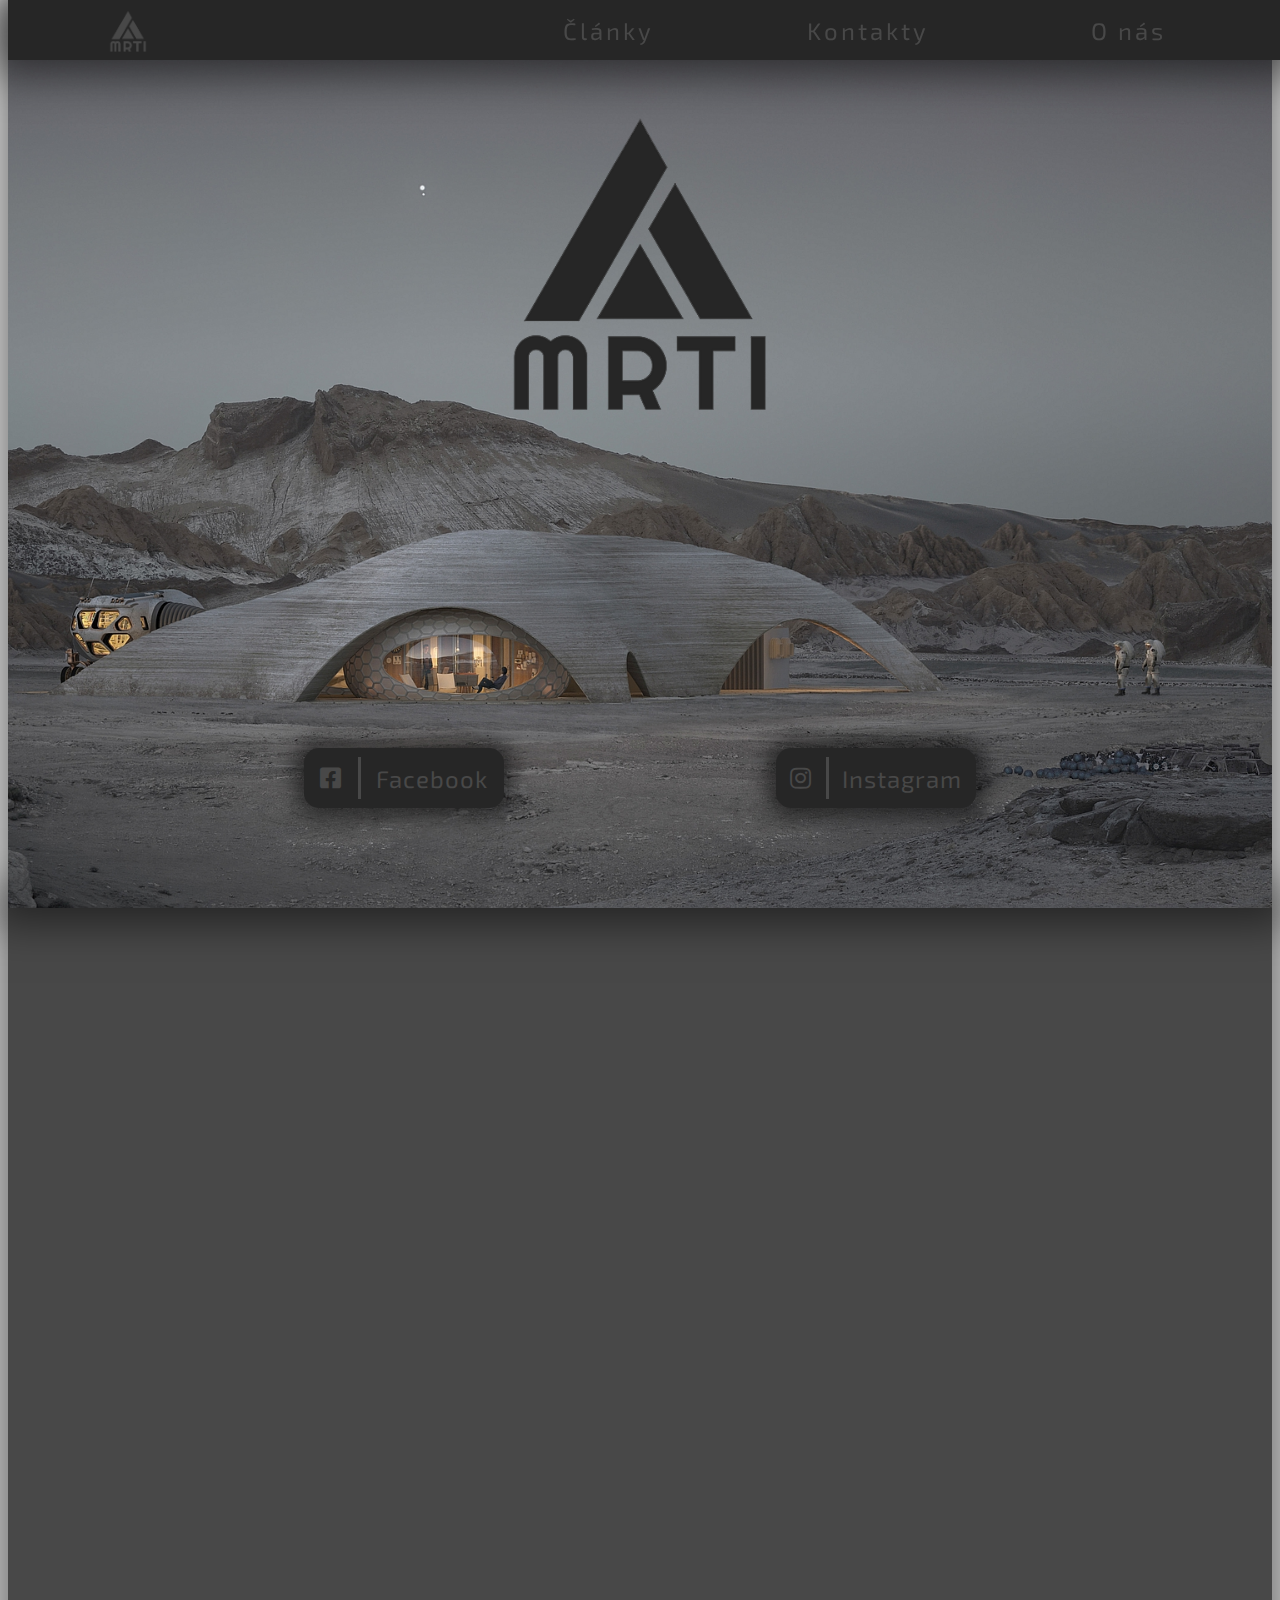
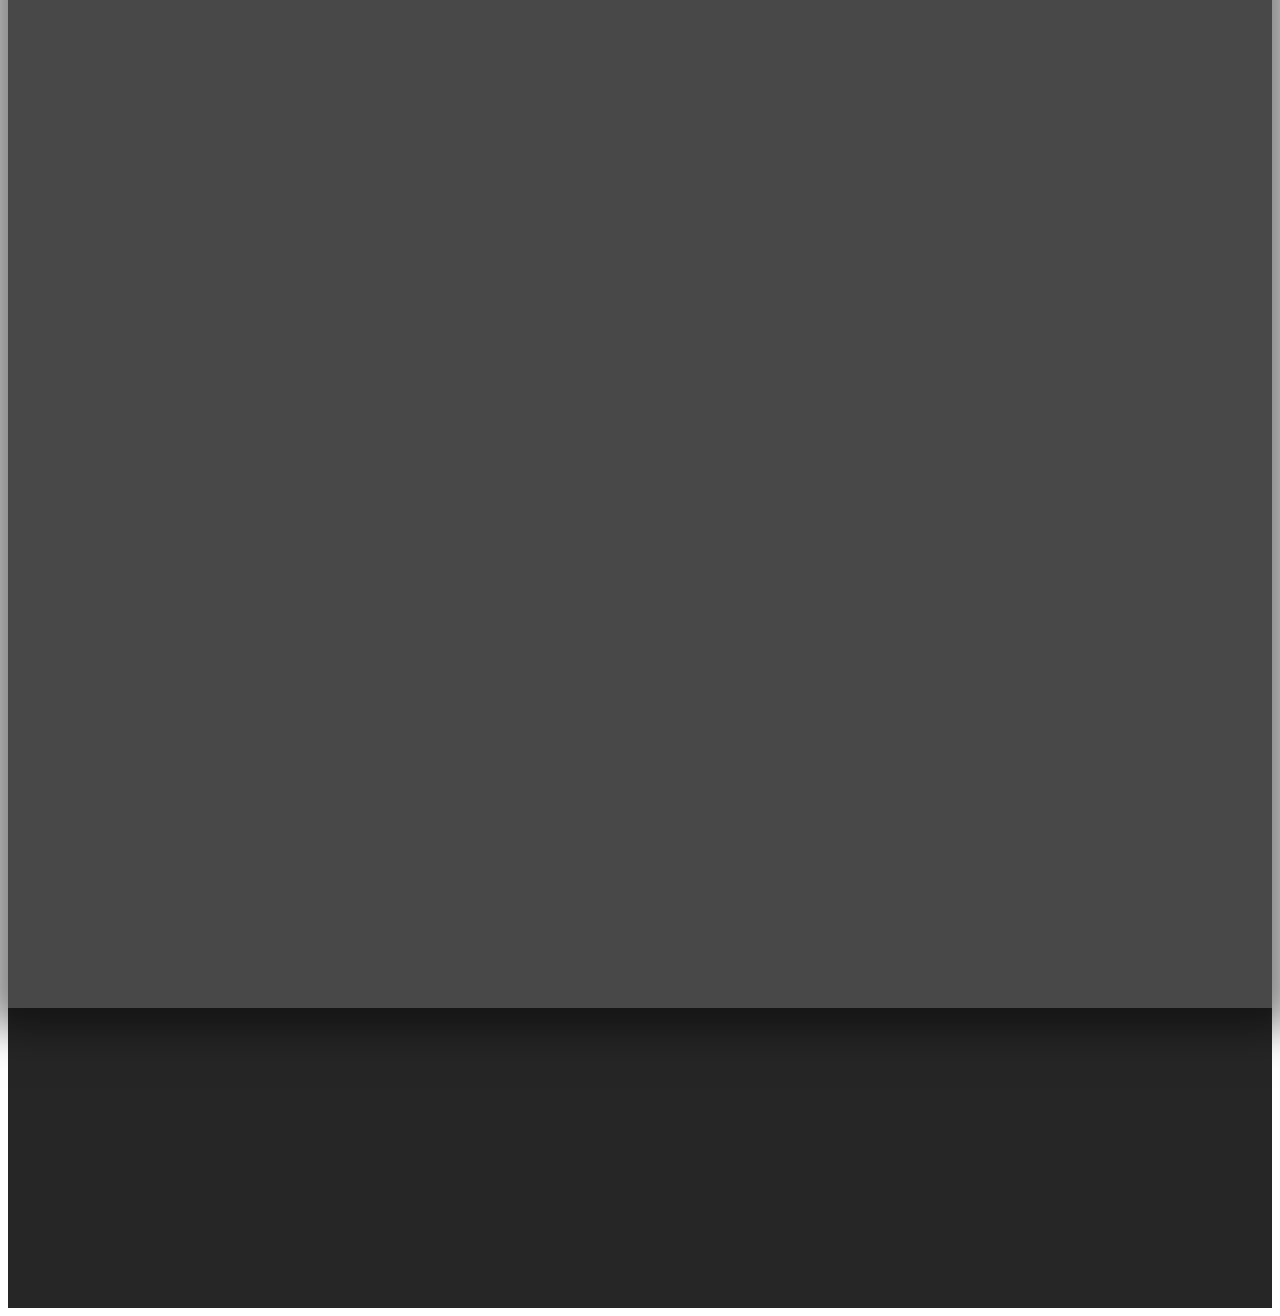
==== index.html @ cec0a594 "Image fix" ====
<!DOCTYPE html>
<html lang="en">
<head>
    <meta charset="UTF-8">
    <meta http-equiv="X-UA-Compatible" content="IE=edge">
    <meta name="viewport" content="width=device-width, initial-scale=1.0">
    <link rel="stylesheet" href="style.css"> <!--Stylesheet-->
    <link rel="stylesheet" href="https://api.cajthaml.eu/upload/reset_595b8cd7ad.css"> <!--Reset-->
    <!-- <link rel="script" href="implement.js"> -->
    <link rel="preconnect" href="https://fonts.gstatic.com">
    <link href="https://fonts.googleapis.com/css2?family=Exo+2&family=Roboto&display=swap" rel="stylesheet">
    <link rel="stylesheet" href="https://cdnjs.cloudflare.com/ajax/libs/font-awesome/5.15.1/css/all.min.css">
    <title>MRTI</title>
</head>

<body>
    <header id="intro_part">
        <!--Nav-->
        <nav class="sticky" id="nav_container">
            <!--Logo-->
            <a id="nav_logo" href="#intro_part">
                
            </a>

            <!--Buttons-->
            <div id="nav_buttons">       
                <a href="#main_part" class="buttons">
                    <p>Články</p>
                </a>
                <a href="#contacts_part" class="buttons">
                    <p>Kontakty</p>
                </a>
                <a href="" class="buttons">
                    <p>O nás</p>
                </a>
            </div>

        </nav>
        
        <!--First but-->
        <a class="link_buttons" id="link_buttons_left" href="https://www.facebook.com/Mars-Residence-Technology-Institute-101851725239070">
            <i class="fab fa-facebook-square"></i>
            <div class="separator"></div>
            <p>Facebook</p>
        </a>

        <!--Second but-->
        <a class="link_buttons" id="link_buttons_right" href="https://www.instagram.com/mrt.inst/">
            <i class="fab fa-instagram"></i>
            <div class="separator"></div>
            <p>Instagram</p>
        </a>

        <!--Logo-->        
        <div id="logo"></div>

    </header>
    
    <main id="main_part">
    
        <article id="articletop"></article>
    
        <article id="articlemain"></article>
    
    </main>
    
    <footer id="contacts_part">
    
    </footer>
</body>


</html>
---- style.css ----
/*Body*/

body{
    display: flex;
    flex-direction: column;
    justify-content: flex-start;
}

/*HEADER*/

header{
   position: relative;
   background-image: url(images/mars-fhd.jpg);
   background-size: cover;
   background-position: bottom;
   height: 100vh;
   min-height: 800px;
   z-index: 2;
   box-shadow: 0px 0px 40px 15px rgba(0, 0, 0, 0.5);
}


nav{
    height: 60px;
    width: 100%;
    z-index: 3;
    background-color: rgb(38, 38, 38);
    box-shadow: 0px 0px 40px 15px rgba(0, 0, 0, 0.5);
}

.sticky {
    position: fixed;
    top: 0;
    width: 100%;
}

.link_buttons{
    position: absolute;
    width: 200px;
    height: 60px;
    bottom: 100px;
    z-index: 2;
    background-color: rgb(38, 38, 38);
    box-shadow: 0px 0px 20px 10px rgba(0, 0, 0, 0.5);
    border-radius: 15px;
    overflow: hidden;
    display: flex;
    justify-content: space-evenly;
    align-items: center;
    font-size: 1.5em;
    color: rgb(72, 72, 72);
    font-family: 'Exo 2', sans-serif;
    letter-spacing: 1px;
    text-decoration: none;
}

.link_buttons:hover{
    box-shadow: 0px 0px 20px 10px rgba(72, 72, 72, 1);
    cursor: pointer;
    color: rgb(189, 143, 91);
}

.separator{
    background-color: rgb(72, 72, 72);
    width: 3px;
    height: 70%;
}

#link_buttons_right{
    left: 60vw;
}
#link_buttons_left{
    right: 60vw;
}

#logo{
    position: absolute;
    width: 300px;
    height: 350px;
    background-image: url(images/logo_darker_transparrent.png);
    background-position: center;
    background-size: cover;
    left: 50%;
    margin-left: -150px;
    top: 8%;
}
/*
#logo:hover{
    filter: brightness(125%);
}
*/
/*NAV*/

#nav_container{
    display: flex;
    justify-content: space-between;
}

#nav_logo{
	/* neni potreba, jelikoz menim barvu pres filter
    background-image: url(./images/logo\ 72\ alpha.png);
	*/
	background-image: url(./images/gold\ logo.png);
	filter: grayscale(100%) saturate(0%) brightness(48.5%);
    background-size: contain;
    background-repeat: no-repeat;
    background-position: center;
    margin-left: 70px;
    width: 100px;
    height: 100%;
    border-radius: 10px;
}

#nav_logo:hover{
    background-color: rgba(78, 78, 78, 0.5);
    cursor: pointer;
	filter:none;
	/* neni potreba, jelikoz menim barvu pres filter
    background-image: url(./images/gold\ logo.png);
	*/
}

#nav_buttons{
    width: 700px;
    height: 100%;
    margin-right: 70px;
    display: flex;
    justify-content: space-between;
}

.buttons{
    width: 180px;
    display: flex;
    justify-content: center;
    align-items: center;
    text-decoration: none;
    border-radius: 10px;
    color: rgba(72, 72, 72, 1);
    font-size: 1.5em;
    letter-spacing: 3px;
    font-family: 'Exo 2', sans-serif;
}


.buttons:hover{
    color: rgb(189, 143, 91);
    background-color: rgba(78, 78, 78, 0.5);
}



/*MAIN*/

main{
   height: 1700px;
   background-color: rgb(72, 72, 72);
   z-index: 1;
   box-shadow: 0px 0px 40px 20px rgba(0, 0, 0, 0.5);
}   

#articletop{
   
}

#articlemain{
    
}

/*FOOTER*/

footer{
    height: 300px;
    background-color: rgb(38, 38, 38);
}
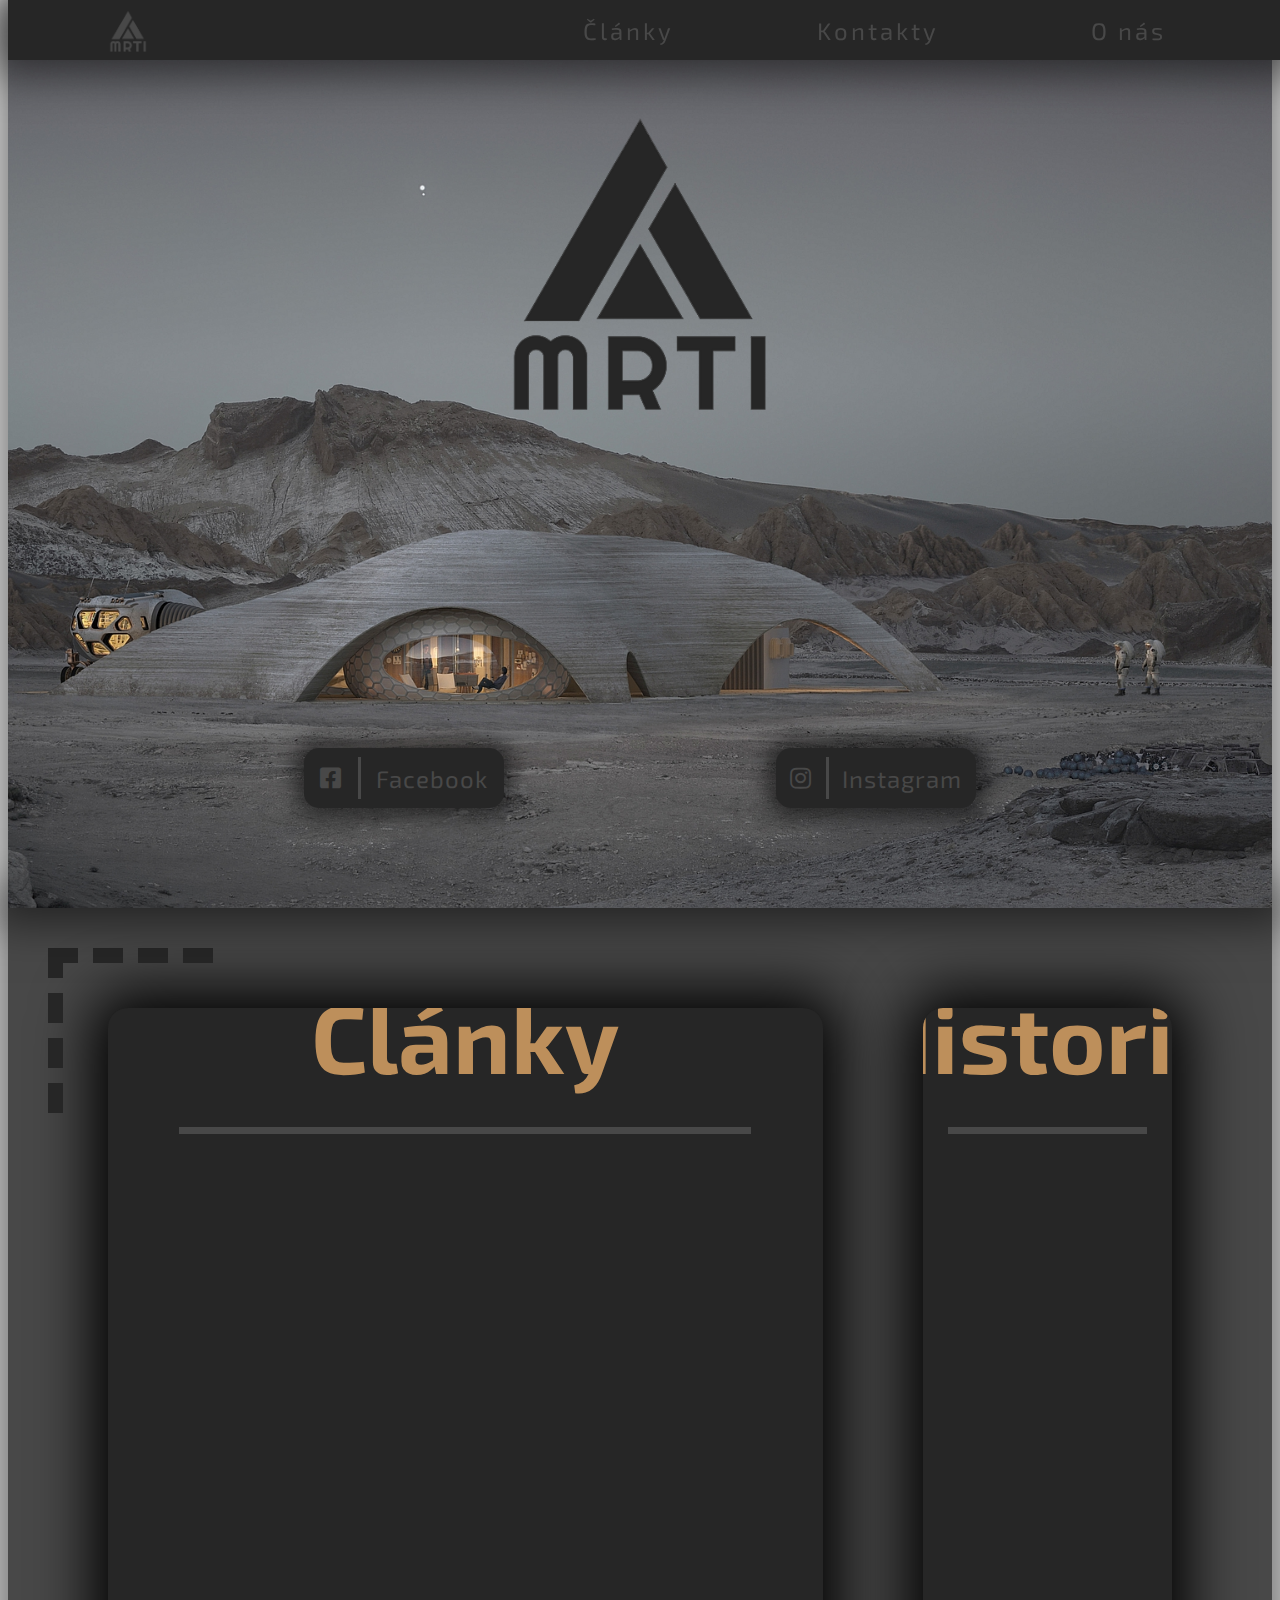
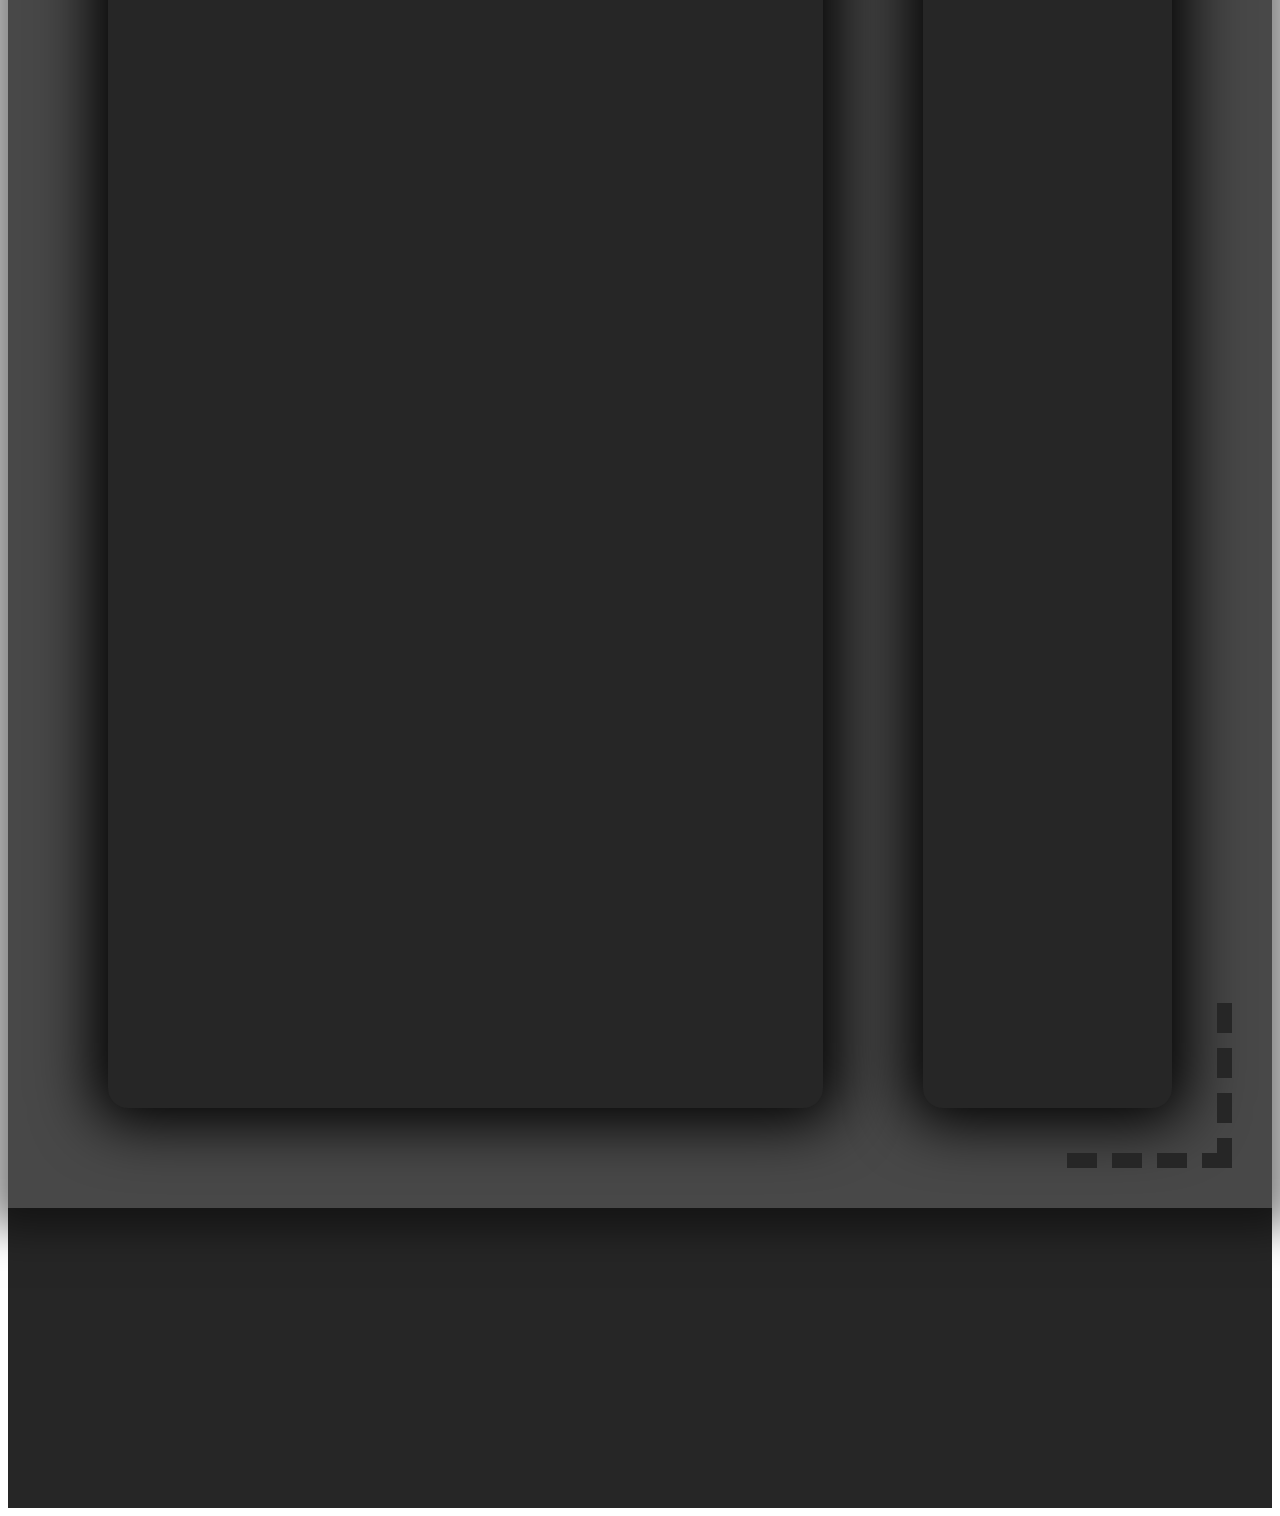
==== commit e5dbbc8d: "Preparation for the main part almost complete" ====
--- a/index.html
+++ b/index.html
@@ -1,12 +1,16 @@
 <!DOCTYPE html>
 <html lang="en">
+
 <head>
     <meta charset="UTF-8">
     <meta http-equiv="X-UA-Compatible" content="IE=edge">
     <meta name="viewport" content="width=device-width, initial-scale=1.0">
-    <link rel="stylesheet" href="style.css"> <!--Stylesheet-->
-    <link rel="stylesheet" href="https://api.cajthaml.eu/upload/reset_595b8cd7ad.css"> <!--Reset-->
-    <!-- <link rel="script" href="implement.js"> -->
+    <link rel="stylesheet" href="style.css">
+    <!--Stylesheet-->
+    <link rel="stylesheet" href="https://api.cajthaml.eu/upload/reset_595b8cd7ad.css">
+    <!--Reset-->
+    <link rel="script" href="implement.js">
+    <link rel="icon" href="images/webicon.png">
     <link rel="preconnect" href="https://fonts.gstatic.com">
     <link href="https://fonts.googleapis.com/css2?family=Exo+2&family=Roboto&display=swap" rel="stylesheet">
     <link rel="stylesheet" href="https://cdnjs.cloudflare.com/ajax/libs/font-awesome/5.15.1/css/all.min.css">
@@ -19,11 +23,11 @@
         <nav class="sticky" id="nav_container">
             <!--Logo-->
             <a id="nav_logo" href="#intro_part">
-                
+
             </a>
 
             <!--Buttons-->
-            <div id="nav_buttons">       
+            <div id="nav_buttons">
                 <a href="#main_part" class="buttons">
                     <p>Články</p>
                 </a>
@@ -36,7 +40,7 @@
             </div>
 
         </nav>
-        
+
         <!--First but-->
         <a class="link_buttons" id="link_buttons_left" href="https://www.facebook.com/Mars-Residence-Technology-Institute-101851725239070">
             <i class="fab fa-facebook-square"></i>
@@ -51,23 +55,47 @@
             <p>Instagram</p>
         </a>
 
-        <!--Logo-->        
+        <!--Logo-->
         <div id="logo"></div>
 
     </header>
-    
+
     <main id="main_part">
-    
-        <article id="articletop"></article>
-    
-        <article id="articlemain"></article>
-    
+
+        <article id="main_grid">
+            <section class="heading">
+                <h1 class="header">Články</h1>
+            </section>
+            <div class="seperate"></div>
+            <section class="actual">
+                <div id="content">
+
+                </div>
+            </section>
+        </article>
+            
+        <aside id="right">
+            <section class="heading">
+                <h1 class="header">Historie</h1>
+            </section>
+            <div class="seperate"></div>
+            <section class="actual">
+
+            </section>
+        </aside>
+
+        <!--Corners-->
+
+        <div id="left_top"></div>
+        <div id="right_bottom"></div>
+        
+
     </main>
-    
+
     <footer id="contacts_part">
-    
+
     </footer>
 </body>
 
 
-</html>
+</html>--- a/style.css
+++ b/style.css
@@ -1,26 +1,26 @@
 /*Body*/
 
-body{
+body {
     display: flex;
     flex-direction: column;
     justify-content: flex-start;
 }
 
+
 /*HEADER*/
 
-header{
-   position: relative;
-   background-image: url(images/mars-fhd.jpg);
-   background-size: cover;
-   background-position: bottom;
-   height: 100vh;
-   min-height: 800px;
-   z-index: 2;
-   box-shadow: 0px 0px 40px 15px rgba(0, 0, 0, 0.5);
-}
-
-
-nav{
+header {
+    position: relative;
+    background-image: url(images/mars-fhd.jpg);
+    background-size: cover;
+    background-position: bottom;
+    height: 100vh;
+    min-height: 800px;
+    z-index: 2;
+    box-shadow: 0px 0px 40px 15px rgba(0, 0, 0, 0.5);
+}
+
+nav {
     height: 60px;
     width: 100%;
     z-index: 3;
@@ -34,7 +34,7 @@
     width: 100%;
 }
 
-.link_buttons{
+.link_buttons {
     position: absolute;
     width: 200px;
     height: 60px;
@@ -54,26 +54,27 @@
     text-decoration: none;
 }
 
-.link_buttons:hover{
+.link_buttons:hover {
     box-shadow: 0px 0px 20px 10px rgba(72, 72, 72, 1);
     cursor: pointer;
     color: rgb(189, 143, 91);
 }
 
-.separator{
+.separator {
     background-color: rgb(72, 72, 72);
     width: 3px;
     height: 70%;
 }
 
-#link_buttons_right{
+#link_buttons_right {
     left: 60vw;
 }
-#link_buttons_left{
+
+#link_buttons_left {
     right: 60vw;
 }
 
-#logo{
+#logo {
     position: absolute;
     width: 300px;
     height: 350px;
@@ -84,24 +85,22 @@
     margin-left: -150px;
     top: 8%;
 }
-/*
-#logo:hover{
+
+#logo:hover {
     filter: brightness(125%);
 }
-*/
+
+
 /*NAV*/
 
-#nav_container{
-    display: flex;
-    justify-content: space-between;
-}
-
-#nav_logo{
-	/* neni potreba, jelikoz menim barvu pres filter
-    background-image: url(./images/logo\ 72\ alpha.png);
-	*/
-	background-image: url(./images/gold\ logo.png);
-	filter: grayscale(100%) saturate(0%) brightness(48.5%);
+#nav_container {
+    display: flex;
+    justify-content: space-between;
+}
+
+#nav_logo {
+    background-image: url(./images/gold_logo.png);
+    filter: grayscale(100%) saturate(0%) brightness(48.5%);
     background-size: contain;
     background-repeat: no-repeat;
     background-position: center;
@@ -111,24 +110,21 @@
     border-radius: 10px;
 }
 
-#nav_logo:hover{
+#nav_logo:hover {
     background-color: rgba(78, 78, 78, 0.5);
     cursor: pointer;
-	filter:none;
-	/* neni potreba, jelikoz menim barvu pres filter
-    background-image: url(./images/gold\ logo.png);
-	*/
-}
-
-#nav_buttons{
-    width: 700px;
+    filter: none;
+}
+
+#nav_buttons {
+    width: 680px;
     height: 100%;
     margin-right: 70px;
     display: flex;
     justify-content: space-between;
 }
 
-.buttons{
+.buttons {
     width: 180px;
     display: flex;
     justify-content: center;
@@ -141,34 +137,114 @@
     font-family: 'Exo 2', sans-serif;
 }
 
-
-.buttons:hover{
+.buttons:hover {
     color: rgb(189, 143, 91);
     background-color: rgba(78, 78, 78, 0.5);
 }
 
 
-
 /*MAIN*/
 
-main{
-   height: 1700px;
-   background-color: rgb(72, 72, 72);
-   z-index: 1;
-   box-shadow: 0px 0px 40px 20px rgba(0, 0, 0, 0.5);
-}   
-
-#articletop{
-   
-}
-
-#articlemain{
-    
-}
+main {
+    height: 1700px;
+    background-color: rgb(72, 72, 72);
+    z-index: 1;
+    box-shadow: 0px 0px 40px 20px rgba(0, 0, 0, 0.5);
+    display: grid;
+    grid-template-columns: repeat(10, 1fr);
+    padding: 100px;
+    gap: 100px;
+    position: relative;
+}
+
+#main_grid{
+    grid-column: 1 / 8;
+    background-color: rgb(38, 38, 38);
+    border-radius: 20px;
+    box-shadow: 0px 0px 60px 15px rgba(0, 0, 0, 1);
+    display: flex;
+    justify-content: space-between;
+    align-items: center;
+    flex-direction: column;
+    overflow: hidden;
+}
+
+#right{
+    grid-column: 8 / 11;
+    background-color: rgb(38, 38, 38);
+    border-radius: 20px;
+    box-shadow: 0px 0px 60px 15px rgba(0, 0, 0, 1);
+    display: flex;
+    justify-content: space-between;
+    align-items: center;
+    flex-direction: column;
+    overflow: hidden;
+}
+
+.heading{
+    height: 100px;
+    width: 100%;
+    display: flex;
+    justify-content: center;
+    align-items: center;
+    font-family: 'Exo 2', sans-serif;
+    font-size: 3em;
+    color: rgb(189, 143, 91);
+}
+
+.header{
+    margin-top: 20px;
+}
+
+.seperate{
+    margin-top: 19px;
+    margin-bottom: 19px;
+    background-color: rgb(72, 72, 72);
+    height: 7px;
+    width: 80%;
+}
+
+.actual{
+    height: 1555px;
+    width: 100%;
+}
+
+#left_top{
+    position: absolute;
+    left: 40px;
+    top: 40px;
+    width: 150px;
+    height: 150px;
+    border-top: 15px dashed rgb(38, 38, 38);
+    border-left: 15px dashed rgb(38, 38, 38);  
+}
+
+#right_bottom{
+    position: absolute;
+    right: 40px;
+    bottom: 40px;
+    width: 150px;
+    height: 150px;
+    border-right: 15px dashed rgb(38, 38, 38);
+    border-bottom: 15px dashed rgb(38, 38, 38); 
+}
+
 
 /*FOOTER*/
 
-footer{
+footer {
     height: 300px;
     background-color: rgb(38, 38, 38);
 }
+
+@media screen and (min-width: 2000px) {
+    header {
+        background-image: url(images/mars-4k.jpg);
+    }
+    #nav_logo {
+        background-image: url(./images/gold_logo_fhd.png);
+    }
+    #logo {
+        background-image: url(images/logo_darker_transparrent_fhd.png);
+    }
+}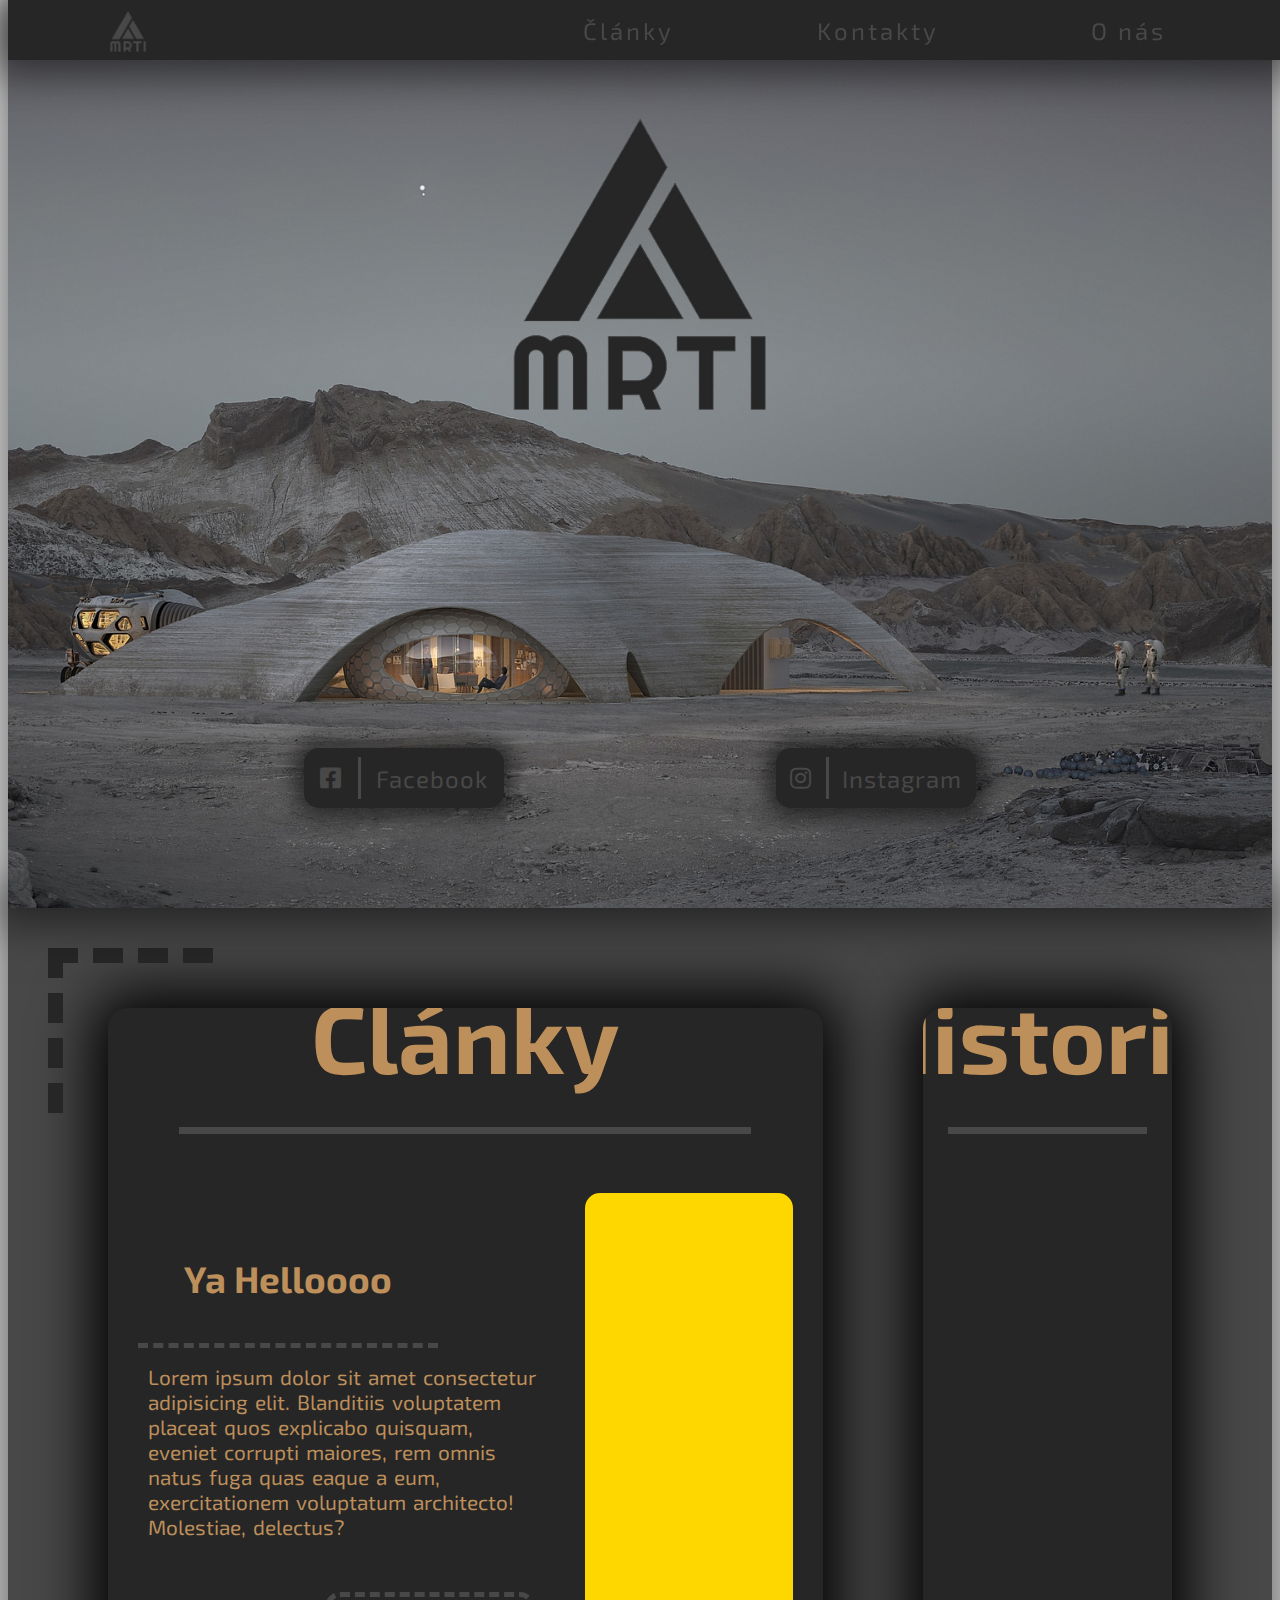
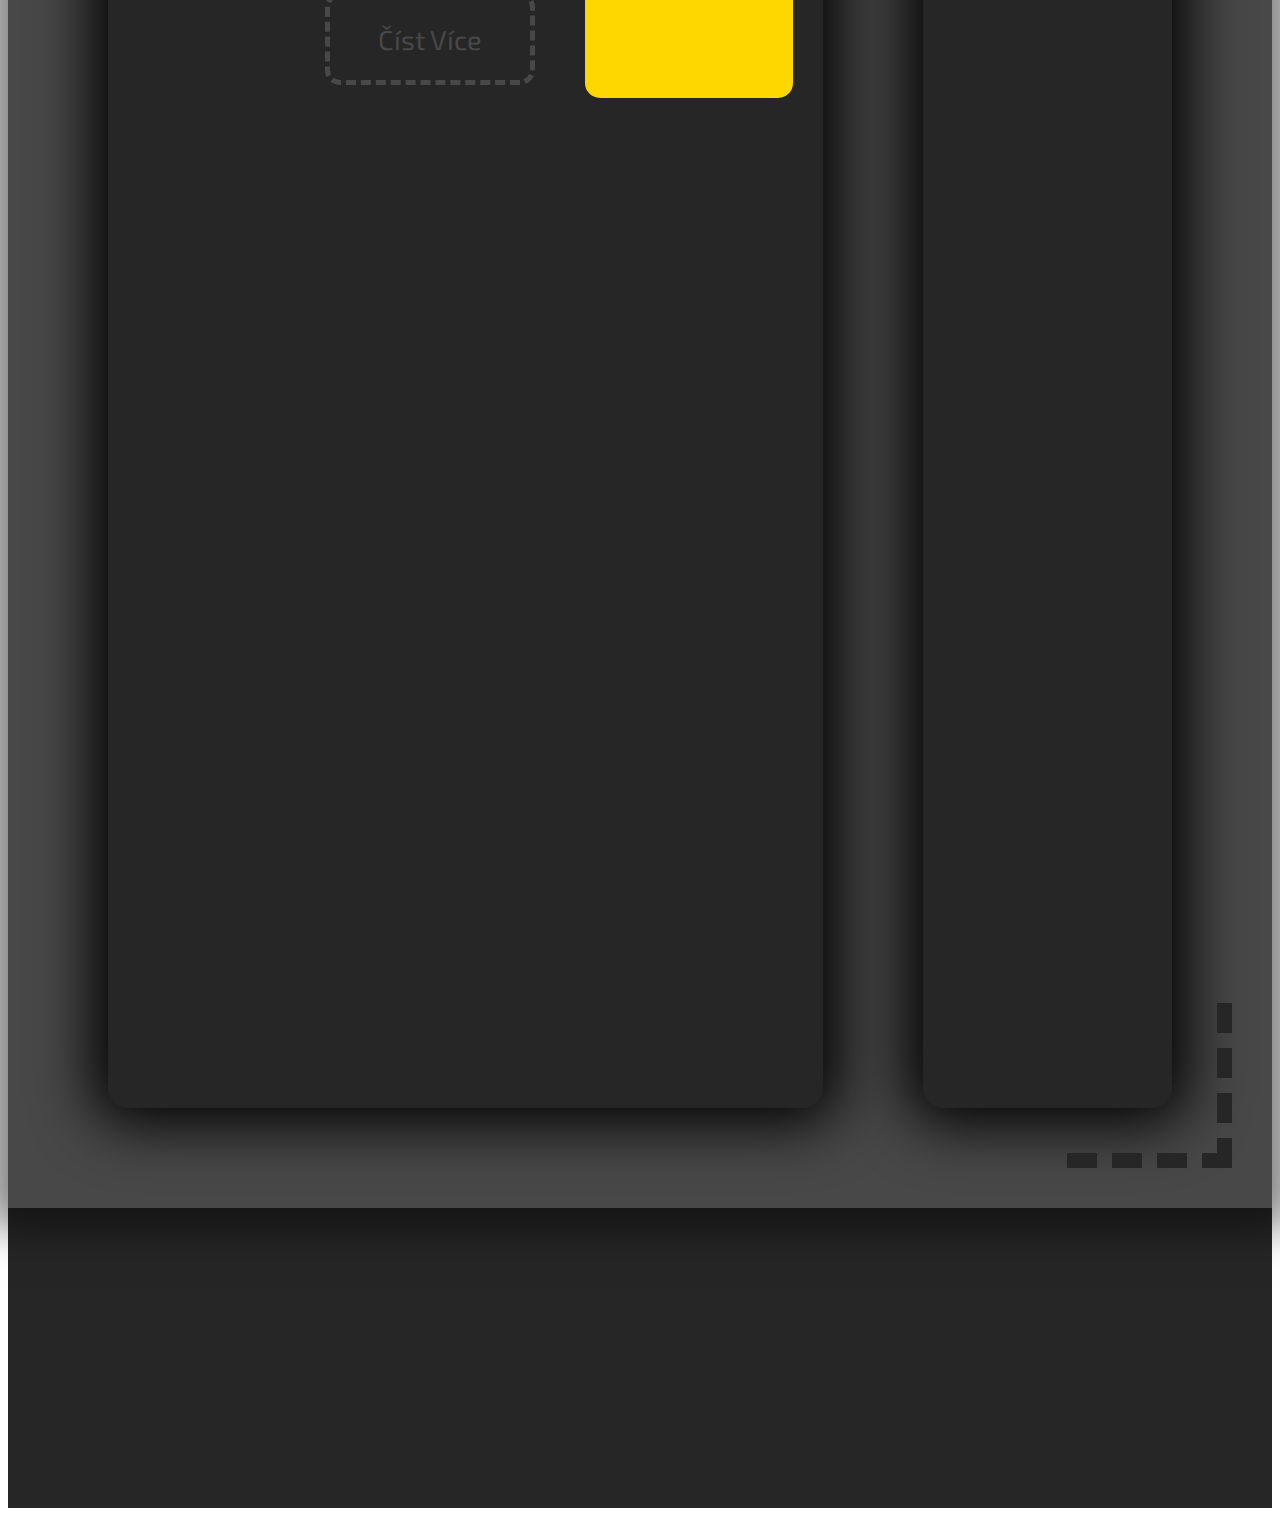
==== commit d518592b: "added paragraphs for different text contents in grid" ====
--- a/index.html
+++ b/index.html
@@ -9,7 +9,6 @@
     <!--Stylesheet-->
     <link rel="stylesheet" href="https://api.cajthaml.eu/upload/reset_595b8cd7ad.css">
     <!--Reset-->
-    <link rel="script" href="implement.js">
     <link rel="icon" href="images/webicon.png">
     <link rel="preconnect" href="https://fonts.gstatic.com">
     <link href="https://fonts.googleapis.com/css2?family=Exo+2&family=Roboto&display=swap" rel="stylesheet">
@@ -67,20 +66,45 @@
                 <h1 class="header">Články</h1>
             </section>
             <div class="seperate"></div>
-            <section class="actual">
-                <div id="content">
+            <section class="actual" id="divide">
+
+                <div class="item">
+                    <div class="left">
+                        <div class="left_head">
+                            <h1 class="left_header">Ya Helloooo</h1>
+                        </div>
+                        <div class="left_text">
+                            <p>Lorem ipsum dolor sit amet consectetur adipisicing elit. Blanditiis voluptatem placeat quos explicabo quisquam, eveniet corrupti maiores, rem omnis natus fuga quas eaque a eum, exercitationem voluptatum architecto! Molestiae, delectus?</p>
+                        </div>
+                        <div class="left_link">
+                            <a class="left_item" href=""><p>Číst Více</p></a>
+                        </div>
+                    </div>
+                    <div class="right"></div>
+                </div>
+                <div class="item">
 
                 </div>
+                <div class="item">
+
+                </div>
+                <div class="item">
+
+                </div>
+                <div class="item">
+
+                </div>
+
             </section>
         </article>
             
         <aside id="right">
-            <section class="heading">
+            <section class="heading"> 
                 <h1 class="header">Historie</h1>
             </section>
             <div class="seperate"></div>
             <section class="actual">
-
+                
             </section>
         </aside>
 
--- a/style.css
+++ b/style.css
@@ -198,15 +198,100 @@
 
 .seperate{
     margin-top: 19px;
-    margin-bottom: 19px;
+    margin-bottom: 29px;
     background-color: rgb(72, 72, 72);
     height: 7px;
     width: 80%;
 }
 
 .actual{
-    height: 1555px;
+    height: 1545px;
     width: 100%;
+    
+}
+
+#divide{
+    display: grid;
+    grid-template-rows: repeat(5, 1fr);
+}
+
+
+.item{
+    padding: 30px;
+    border-radius: 15px;
+    display: grid;
+    grid-template-columns: 2fr 1fr;
+    gap: 30px;
+}
+
+.left{
+    display: grid;
+    grid-template-rows: 1.1fr 2fr 1fr;
+    gap: 10px;
+}
+
+.left_head{
+    padding-bottom: 10px;
+}
+
+.left_header{
+    font-family: 'Exo 2', sans-serif;
+    color: rgb(189, 143, 91);
+    border-bottom: dashed 5px rgb(72, 72, 72);
+    width: 300px;
+    height: 100%;
+    font-size: 2.3em;
+    display: flex;
+    justify-content: center;
+    align-items: center;
+    padding-bottom: 5px;
+}
+
+.left_text{
+    padding: 10px;
+    color: rgb(189, 143, 91);
+    font-family: 'Exo 2', sans-serif;
+    font-size: 1.3em;
+    word-spacing: 2px;
+    line-height: 25px;;
+}
+
+.left_link{
+    display: flex;
+    justify-content: flex-end;
+    align-items: center;
+}
+
+.left_item{
+    width: 200px;
+    height: 70%;
+    margin-right: 20px;
+    border-radius: 15px;
+    border: dashed rgb(72, 72, 72) 5px;
+    font-size: 1.7em;
+    display: flex;
+    justify-content: center;
+    align-items: center;
+    text-decoration: none;
+    font-family: 'Exo 2', sans-serif;
+    color: rgb(72, 72, 72);
+}
+
+.left_item:hover{
+    border: dashed rgb(189, 143, 91) 5px;
+    color: rgb(189, 143, 91);
+}
+
+.right{
+    background-color: gold;
+    border-radius: 15px;
+    background-image: url(https://www.nasa.gov/sites/default/files/styles/image_card_4x3_ratio/public/thumbnails/image/pia22486-main.jpg);
+    background-position: center;
+    background-size: cover;
+}
+
+.item:hover{
+    background-color: rgba(72, 72, 72, 0.5);
 }
 
 #left_top{
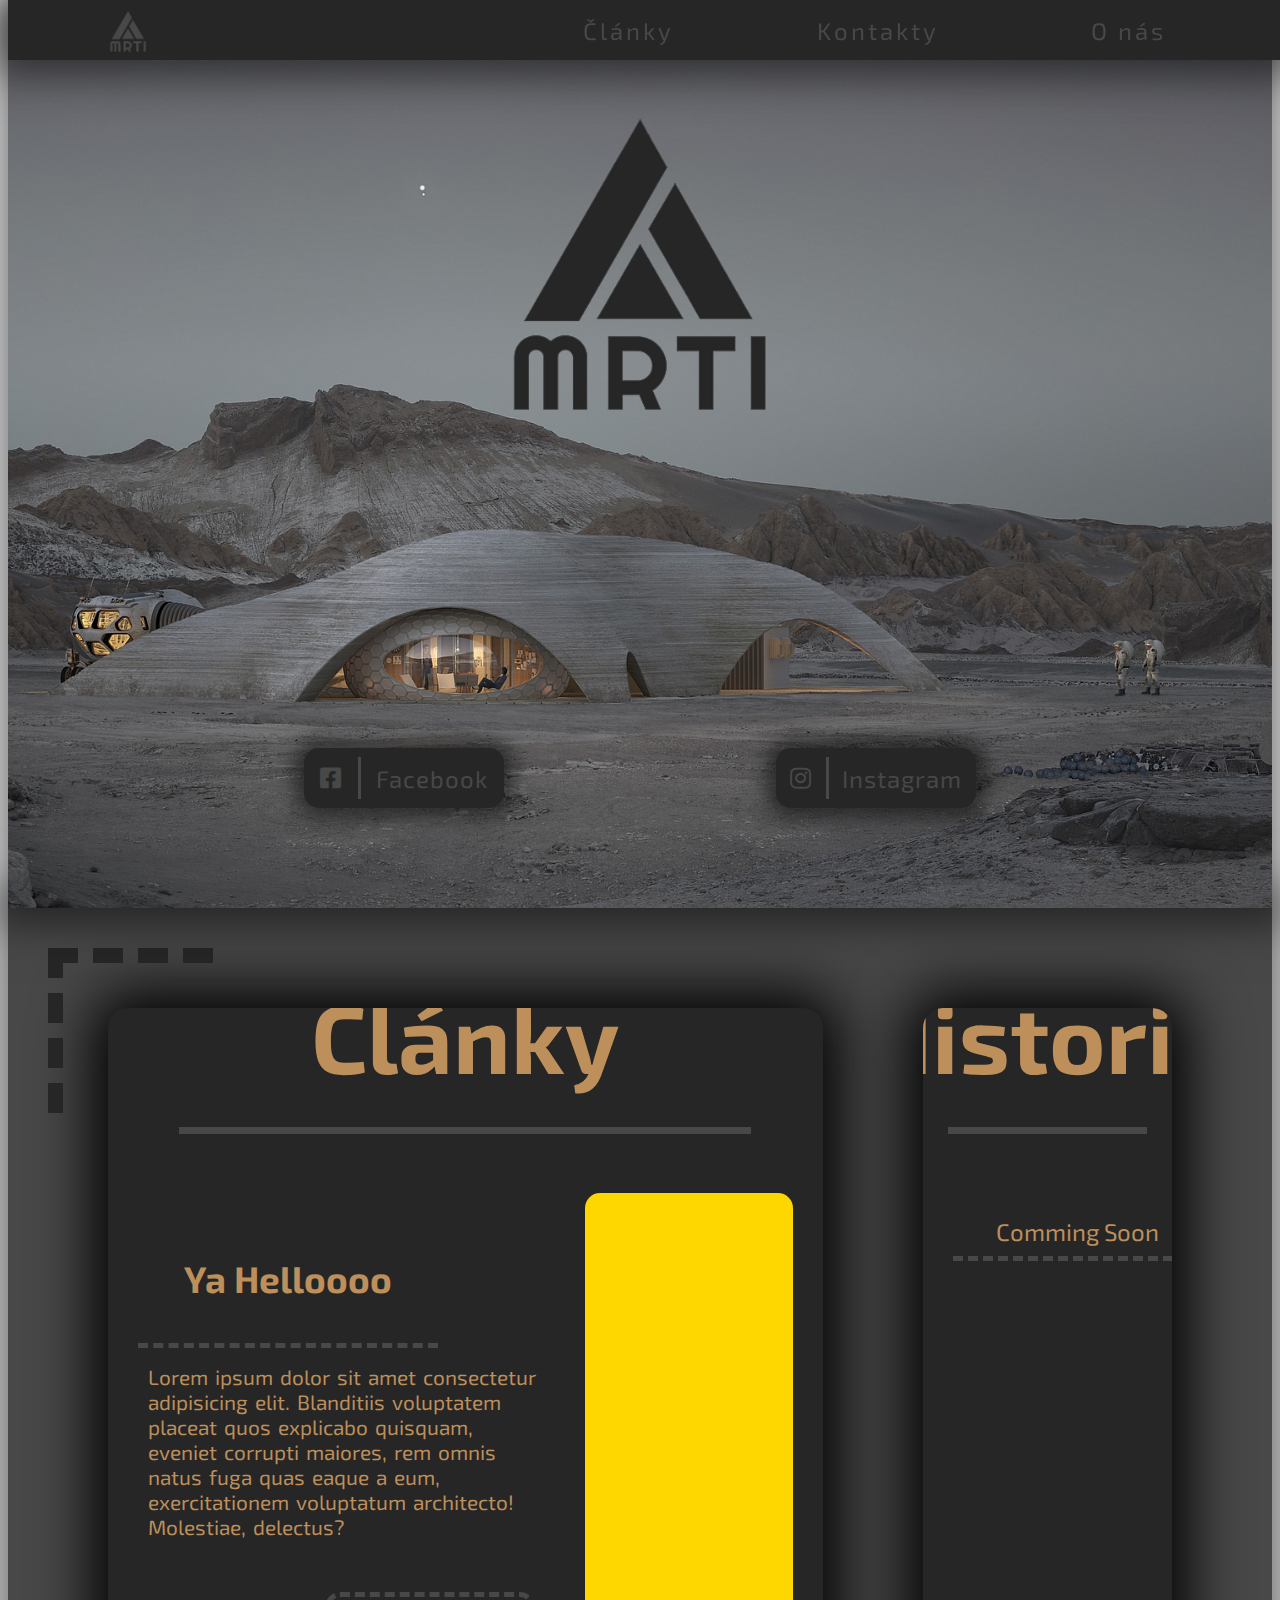
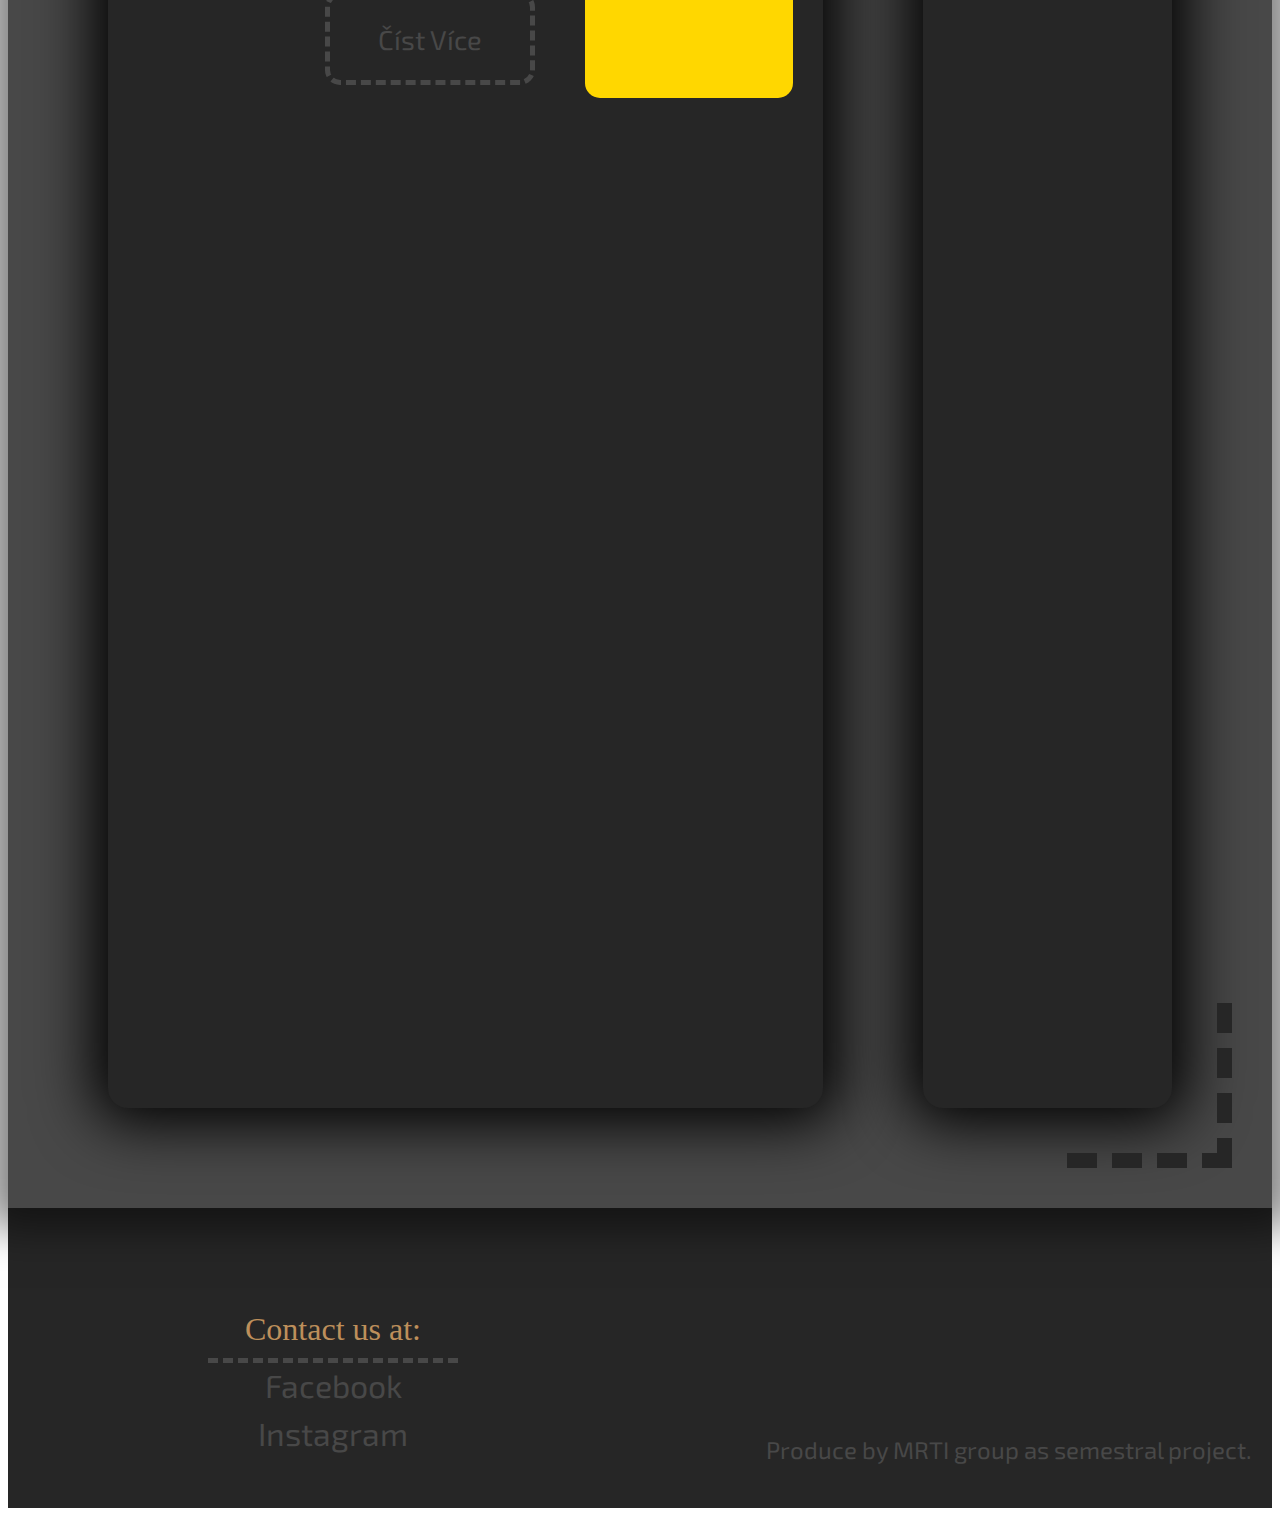
==== commit 2bcef883: "Technical layout finished, added the footer + finished the history grid" ====
--- a/index.html
+++ b/index.html
@@ -82,29 +82,18 @@
                     </div>
                     <div class="right"></div>
                 </div>
-                <div class="item">
-
-                </div>
-                <div class="item">
-
-                </div>
-                <div class="item">
-
-                </div>
-                <div class="item">
-
-                </div>
 
             </section>
         </article>
-            
         <aside id="right">
             <section class="heading"> 
                 <h1 class="header">Historie</h1>
             </section>
             <div class="seperate"></div>
-            <section class="actual">
-                
+            <section class="actual", id="newdivide">
+                <a class="item_right" href="">
+                    <p class="his_text">Comming Soon</p>
+                </a>
             </section>
         </aside>
 
@@ -117,7 +106,18 @@
     </main>
 
     <footer id="contacts_part">
-
+        <div id="left_foot">
+            <p id="foothead">
+                Contact us at: 
+            </p>
+            <div class="linkcont">
+                <a class="deco" href="">Facebook</a>
+                <a class="deco" href="">Instagram</a>
+            </div>
+        </div>
+        <div id="right_foot">
+            <p>Produce by MRTI group as semestral project.</p>
+        </div>
     </footer>
 </body>
 
--- a/style.css
+++ b/style.css
@@ -207,14 +207,17 @@
 .actual{
     height: 1545px;
     width: 100%;
-    
 }
 
 #divide{
     display: grid;
-    grid-template-rows: repeat(5, 1fr);
-}
-
+    grid-template-rows: repeat(4, 1fr);
+}
+
+#newdivide{
+    display: grid;
+    grid-template-rows: repeat(14, 1fr);
+}
 
 .item{
     padding: 30px;
@@ -290,6 +293,29 @@
     background-size: cover;
 }
 
+.item_right{
+    padding: 30px;
+    border-radius: 15px;
+    display: flex;
+    justify-content: center;
+    align-items: center;
+    text-decoration: none;
+}
+
+.his_text{
+    padding-bottom: 10px;
+    border-bottom: dashed 5px rgb(72, 72, 72);
+    width: 250px;
+    text-align: center;
+    font-size: 1.5em;    
+    font-family: 'Exo 2', sans-serif;
+    color: rgb(189, 143, 91);
+}
+
+.item_right:hover{
+    background-color: rgba(72, 72, 72, 0.5); 
+}
+
 .item:hover{
     background-color: rgba(72, 72, 72, 0.5);
 }
@@ -320,6 +346,61 @@
 footer {
     height: 300px;
     background-color: rgb(38, 38, 38);
+    position: relative;
+}
+
+#left_foot{
+    position: absolute;
+    left: 200px;
+    top: 50px;
+    width: 250px;
+    height: 220px;
+    display: flex;
+    flex-direction: column;
+    justify-content: space-around;
+    font-size: 2rem;
+    color: rgb(189, 143, 91);
+
+}
+
+#foothead{
+    border-bottom: 5px dashed rgb(72, 72, 72);
+    padding-bottom: 10px;
+    text-align: center;
+    width: 250px;
+}
+
+.linkcont{
+    margin-top: -75px;
+    display: flex;
+    flex-direction: column;
+    align-items: flex-start;
+    justify-content: flex-start;
+}
+
+
+.deco{
+    padding-top: 5px;
+    padding-bottom: 5px;
+    text-decoration: none;
+    color: rgb(72, 72, 72);
+    width: 250px;
+    text-align: center;
+    font-family: 'Exo 2', sans-serif;
+}
+
+.deco:hover{
+    background-color: rgb(189, 143, 91);
+}
+
+#right_foot{
+    position: absolute;
+    right: 0px;
+    bottom: 0px;
+    padding: 20px;
+    font-size: 1.5em;
+    font-family: 'Exo 2', sans-serif;
+    color: rgb(72, 72, 72);
 }
 
 @media screen and (min-width: 2000px) {
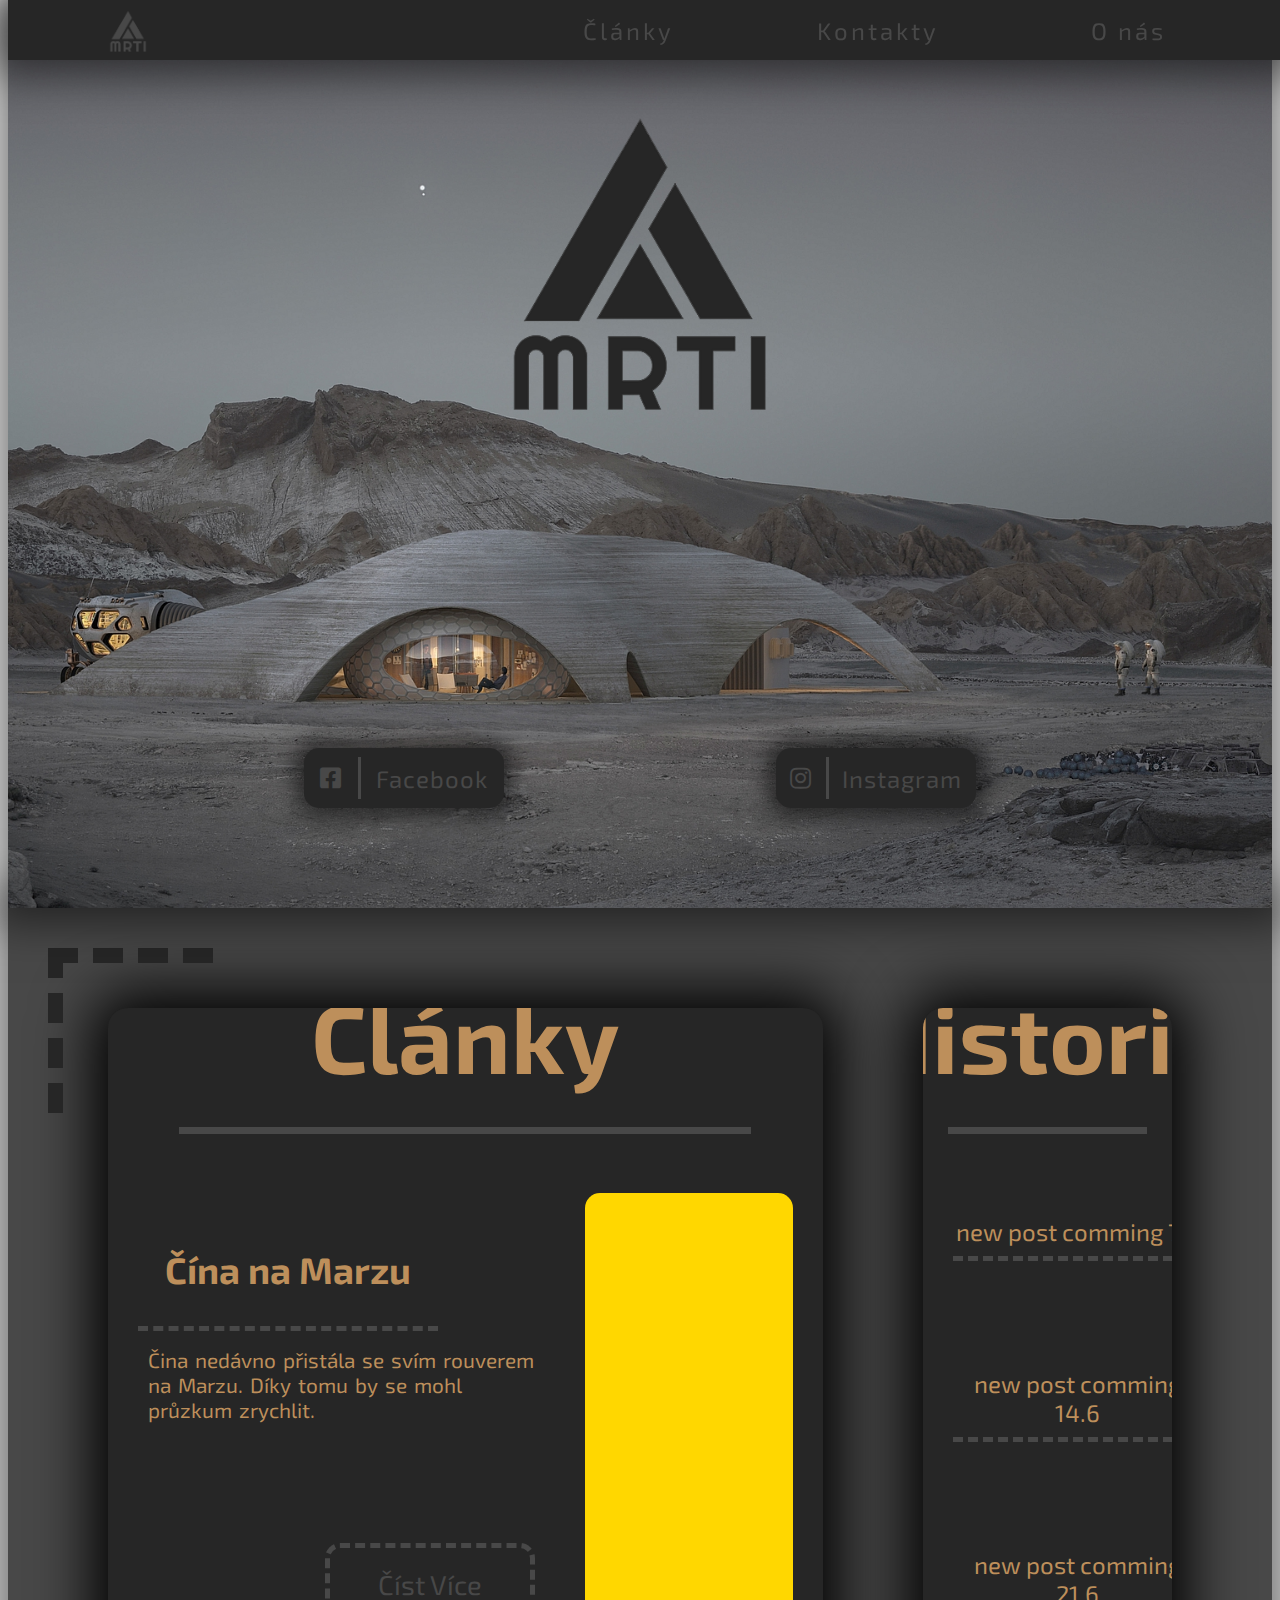
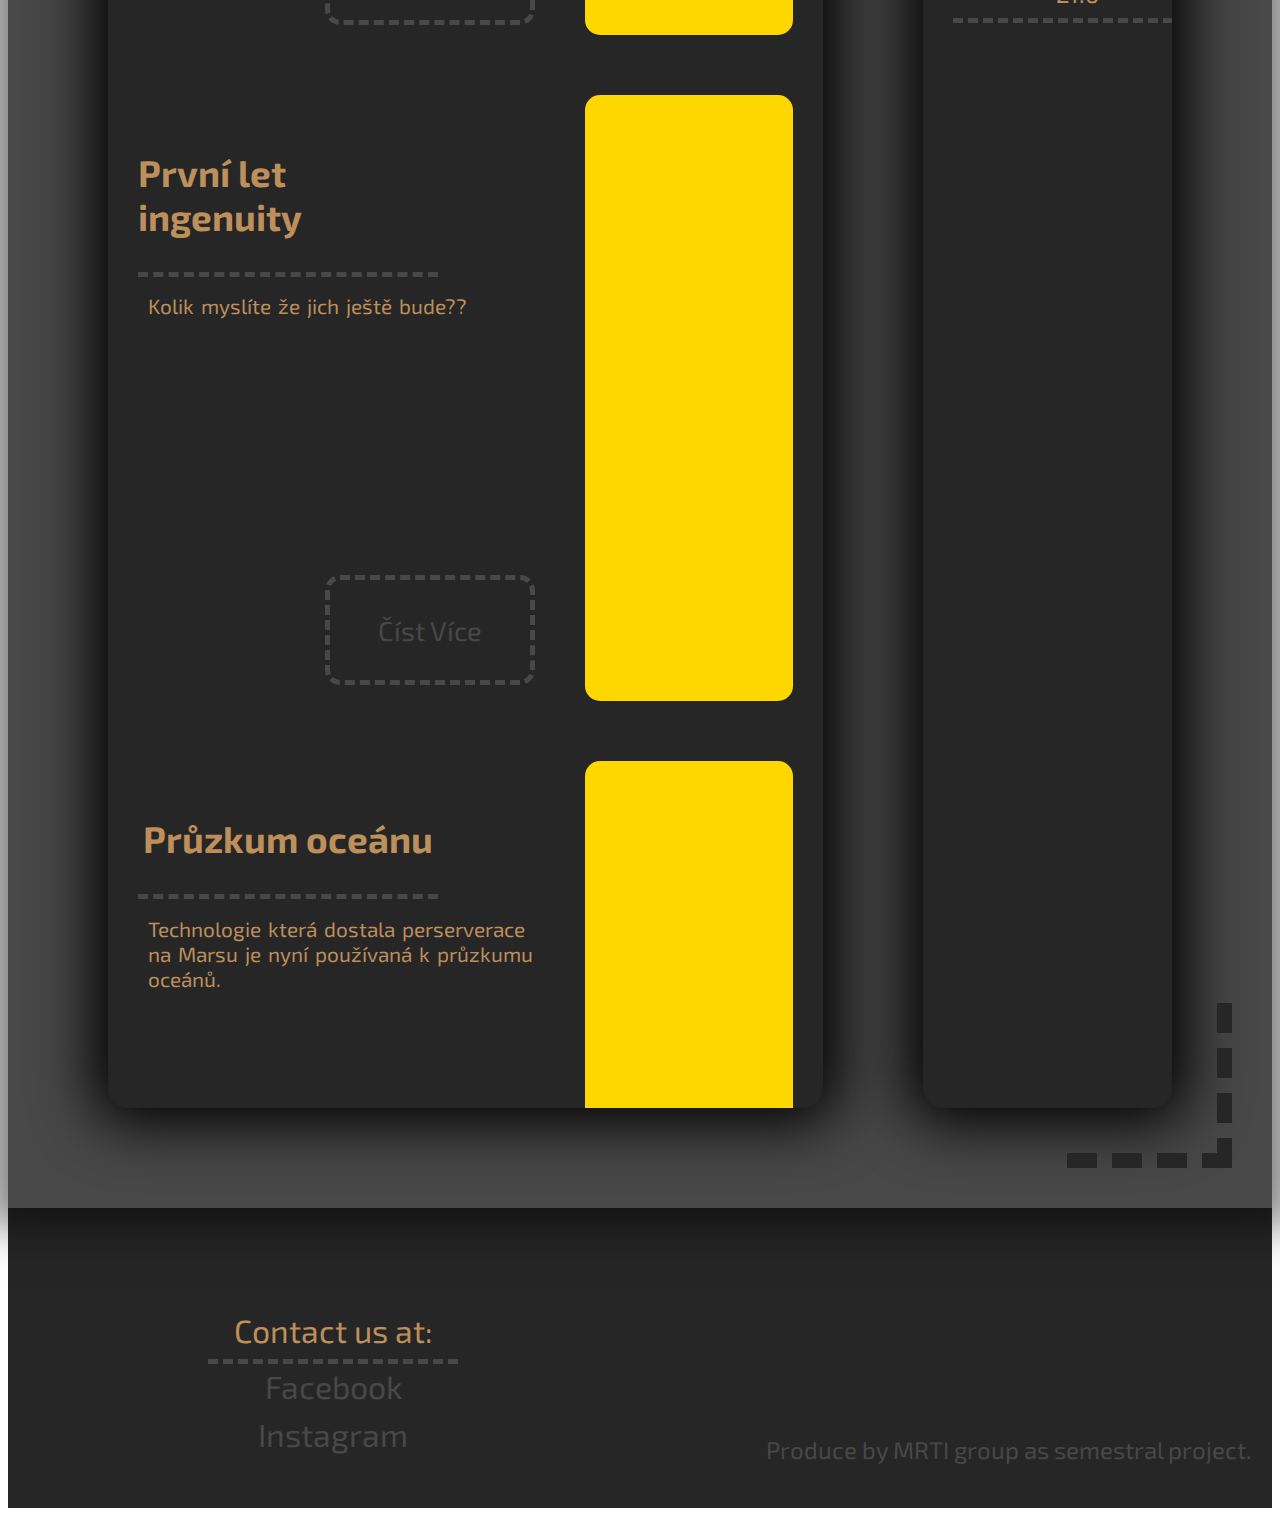
==== commit 89d736c5: "topovcicka" ====
--- a/index.html
+++ b/index.html
@@ -1,125 +1,199 @@
 <!DOCTYPE html>
 <html lang="en">
+  <head>
+    <meta charset="UTF-8" />
+    <meta http-equiv="X-UA-Compatible" content="IE=edge" />
+    <meta name="viewport" content="width=device-width, initial-scale=1.0" />
+    <link rel="stylesheet" href="style.css" />
+    <!--Stylesheet-->
+    <link
+      rel="stylesheet"
+      href="https://api.cajthaml.eu/upload/reset_595b8cd7ad.css"
+    />
+    <!--Reset-->
+    <link rel="icon" href="images/webicon.png" />
+    <link rel="preconnect" href="https://fonts.gstatic.com" />
+    <link
+      href="https://fonts.googleapis.com/css2?family=Exo+2&family=Roboto&display=swap"
+      rel="stylesheet"
+    />
+    <link
+      rel="stylesheet"
+      href="https://cdnjs.cloudflare.com/ajax/libs/font-awesome/5.15.1/css/all.min.css"
+    />
+    <title>MRTI</title>
+  </head>
 
-<head>
-    <meta charset="UTF-8">
-    <meta http-equiv="X-UA-Compatible" content="IE=edge">
-    <meta name="viewport" content="width=device-width, initial-scale=1.0">
-    <link rel="stylesheet" href="style.css">
-    <!--Stylesheet-->
-    <link rel="stylesheet" href="https://api.cajthaml.eu/upload/reset_595b8cd7ad.css">
-    <!--Reset-->
-    <link rel="icon" href="images/webicon.png">
-    <link rel="preconnect" href="https://fonts.gstatic.com">
-    <link href="https://fonts.googleapis.com/css2?family=Exo+2&family=Roboto&display=swap" rel="stylesheet">
-    <link rel="stylesheet" href="https://cdnjs.cloudflare.com/ajax/libs/font-awesome/5.15.1/css/all.min.css">
-    <title>MRTI</title>
-</head>
+  <body>
+    <header id="intro_part">
+      <!--Nav-->
+      <nav class="sticky" id="nav_container">
+        <!--Logo-->
+        <a id="nav_logo" href="#intro_part"> </a>
 
-<body>
-    <header id="intro_part">
-        <!--Nav-->
-        <nav class="sticky" id="nav_container">
-            <!--Logo-->
-            <a id="nav_logo" href="#intro_part">
+        <!--Buttons-->
+        <div id="nav_buttons">
+          <a href="#main_part" class="buttons">
+            <p>Články</p>
+          </a>
+          <a href="#contacts_part" class="buttons">
+            <p>Kontakty</p>
+          </a>
+          <a href="" class="buttons">
+            <p>O nás</p>
+          </a>
+        </div>
+      </nav>
 
-            </a>
+      <!--First but-->
+      <a
+        class="link_buttons"
+        id="link_buttons_left"
+        href="https://www.facebook.com/Mars-Residence-Technology-Institute-101851725239070"
+      >
+        <i class="fab fa-facebook-square"></i>
+        <div class="separator"></div>
+        <p>Facebook</p>
+      </a>
 
-            <!--Buttons-->
-            <div id="nav_buttons">
-                <a href="#main_part" class="buttons">
-                    <p>Články</p>
-                </a>
-                <a href="#contacts_part" class="buttons">
-                    <p>Kontakty</p>
-                </a>
-                <a href="" class="buttons">
-                    <p>O nás</p>
-                </a>
-            </div>
+      <!--Second but-->
+      <a
+        class="link_buttons"
+        id="link_buttons_right"
+        href="https://www.instagram.com/mrt.inst/"
+      >
+        <i class="fab fa-instagram"></i>
+        <div class="separator"></div>
+        <p>Instagram</p>
+      </a>
 
-        </nav>
-
-        <!--First but-->
-        <a class="link_buttons" id="link_buttons_left" href="https://www.facebook.com/Mars-Residence-Technology-Institute-101851725239070">
-            <i class="fab fa-facebook-square"></i>
-            <div class="separator"></div>
-            <p>Facebook</p>
-        </a>
-
-        <!--Second but-->
-        <a class="link_buttons" id="link_buttons_right" href="https://www.instagram.com/mrt.inst/">
-            <i class="fab fa-instagram"></i>
-            <div class="separator"></div>
-            <p>Instagram</p>
-        </a>
-
-        <!--Logo-->
-        <div id="logo"></div>
-
+      <!--Logo-->
+      <div id="logo"></div>
     </header>
 
     <main id="main_part">
+      <article id="main_grid">
+        <section class="heading">
+          <h1 class="header">Články</h1>
+        </section>
+        <div class="seperate"></div>
+        <section class="actual" id="divide">
+          <!--Item-->
+          <div class="item">
+            <div class="left">
+              <div class="left_head">
+                <h1 class="left_header">Čína na Marzu</h1>
+              </div>
+              <div class="left_text">
+                <p>
+                  Čina nedávno přistála se svím rouverem na Marzu. Díky tomu by
+                  se mohl průzkum zrychlit.
+                </p>
+              </div>
+              <div class="left_link">
+                <a
+                  class="left_item"
+                  href="https://www.instagram.com/p/CPAUOsxhvSg/"
+                  ><p>Číst Více</p></a
+                >
+              </div>
+            </div>
+            <div
+              class="right"
+              style="
+                background-image: url(https://wp.technologyreview.com/wp-content/uploads/2021/05/cbae1f54-b4a2-11eb-93b7-03206dd91175_image_hires_112437.jpg?fit=2064,1376);
+              "
+            ></div>
+          </div>
 
-        <article id="main_grid">
-            <section class="heading">
-                <h1 class="header">Články</h1>
-            </section>
-            <div class="seperate"></div>
-            <section class="actual" id="divide">
+          <!--Item-->
+          <div class="item">
+            <div class="left">
+              <div class="left_head">
+                <h1 class="left_header">První let ingenuity</h1>
+              </div>
+              <div class="left_text">
+                <p>Kolik myslíte že jich ještě bude??</p>
+              </div>
+              <div class="left_link">
+                <a
+                  class="left_item"
+                  href="https://www.instagram.com/p/COuZ3IHhrLX/"
+                  ><p>Číst Více</p></a
+                >
+              </div>
+            </div>
+            <div
+              class="right"
+              style="
+                background-image: url(https://kosmonautix.cz/wp-content/uploads/2020/08/pia23720-1041-600x338.jpg);
+              "
+            ></div>
+          </div>
 
-                <div class="item">
-                    <div class="left">
-                        <div class="left_head">
-                            <h1 class="left_header">Ya Helloooo</h1>
-                        </div>
-                        <div class="left_text">
-                            <p>Lorem ipsum dolor sit amet consectetur adipisicing elit. Blanditiis voluptatem placeat quos explicabo quisquam, eveniet corrupti maiores, rem omnis natus fuga quas eaque a eum, exercitationem voluptatum architecto! Molestiae, delectus?</p>
-                        </div>
-                        <div class="left_link">
-                            <a class="left_item" href=""><p>Číst Více</p></a>
-                        </div>
-                    </div>
-                    <div class="right"></div>
-                </div>
+          <!--Item-->
+          <div class="item">
+            <div class="left">
+              <div class="left_head">
+                <h1 class="left_header">Průzkum oceánu</h1>
+              </div>
+              <div class="left_text">
+                <p>
+                  Technologie která dostala perserverace na Marsu je nyní
+                  používaná k průzkumu oceánů.
+                </p>
+              </div>
+              <div class="left_link">
+                <a
+                  class="left_item"
+                  href="https://www.instagram.com/p/COuW0wAhqsV/"
+                  ><p>Číst Více</p></a
+                >
+              </div>
+            </div>
+            <div
+              class="right"
+              style="
+                background-image: url(https://oceana.ca/sites/default/files/styles/ntsc/public/istock-1129782401_0.jpg?itok=RyDrjcBR);
+              "
+            ></div>
+          </div>
+        </section>
+      </article>
+      <aside id="right">
+        <section class="heading">
+          <h1 class="header">Historie</h1>
+        </section>
+        <div class="seperate"></div>
+        <section class="actual" , id="newdivide">
+          <a class="item_right" href="">
+            <p class="his_text">new post comming 7.6</p>
+          </a>
+          <a class="item_right" href="">
+            <p class="his_text">new post comming 14.6</p>
+          </a>
+          <a class="item_right" href="">
+            <p class="his_text">new post comming 21.6</p>
+          </a>
+        </section>
+      </aside>
 
-            </section>
-        </article>
-        <aside id="right">
-            <section class="heading"> 
-                <h1 class="header">Historie</h1>
-            </section>
-            <div class="seperate"></div>
-            <section class="actual", id="newdivide">
-                <a class="item_right" href="">
-                    <p class="his_text">Comming Soon</p>
-                </a>
-            </section>
-        </aside>
-
-        <!--Corners-->
-
-        <div id="left_top"></div>
-        <div id="right_bottom"></div>
-        
-
+      <!--Corners-->
+      <div id="left_top"></div>
+      <div id="right_bottom"></div>
     </main>
 
     <footer id="contacts_part">
-        <div id="left_foot">
-            <p id="foothead">
-                Contact us at: 
-            </p>
-            <div class="linkcont">
-                <a class="deco" href="">Facebook</a>
-                <a class="deco" href="">Instagram</a>
-            </div>
+      <div id="left_foot">
+        <p id="foothead">Contact us at:</p>
+        <div class="linkcont">
+          <a class="deco" href="">Facebook</a>
+          <a class="deco" href="">Instagram</a>
         </div>
-        <div id="right_foot">
-            <p>Produce by MRTI group as semestral project.</p>
-        </div>
+      </div>
+      <div id="right_foot">
+        <p>Produce by MRTI group as semestral project.</p>
+      </div>
     </footer>
-</body>
-
-
-</html>+  </body>
+</html>
--- a/style.css
+++ b/style.css
@@ -368,6 +368,7 @@
     padding-bottom: 10px;
     text-align: center;
     width: 250px;
+    font-family: 'Exo 2', sans-serif;
 }
 
 .linkcont{
